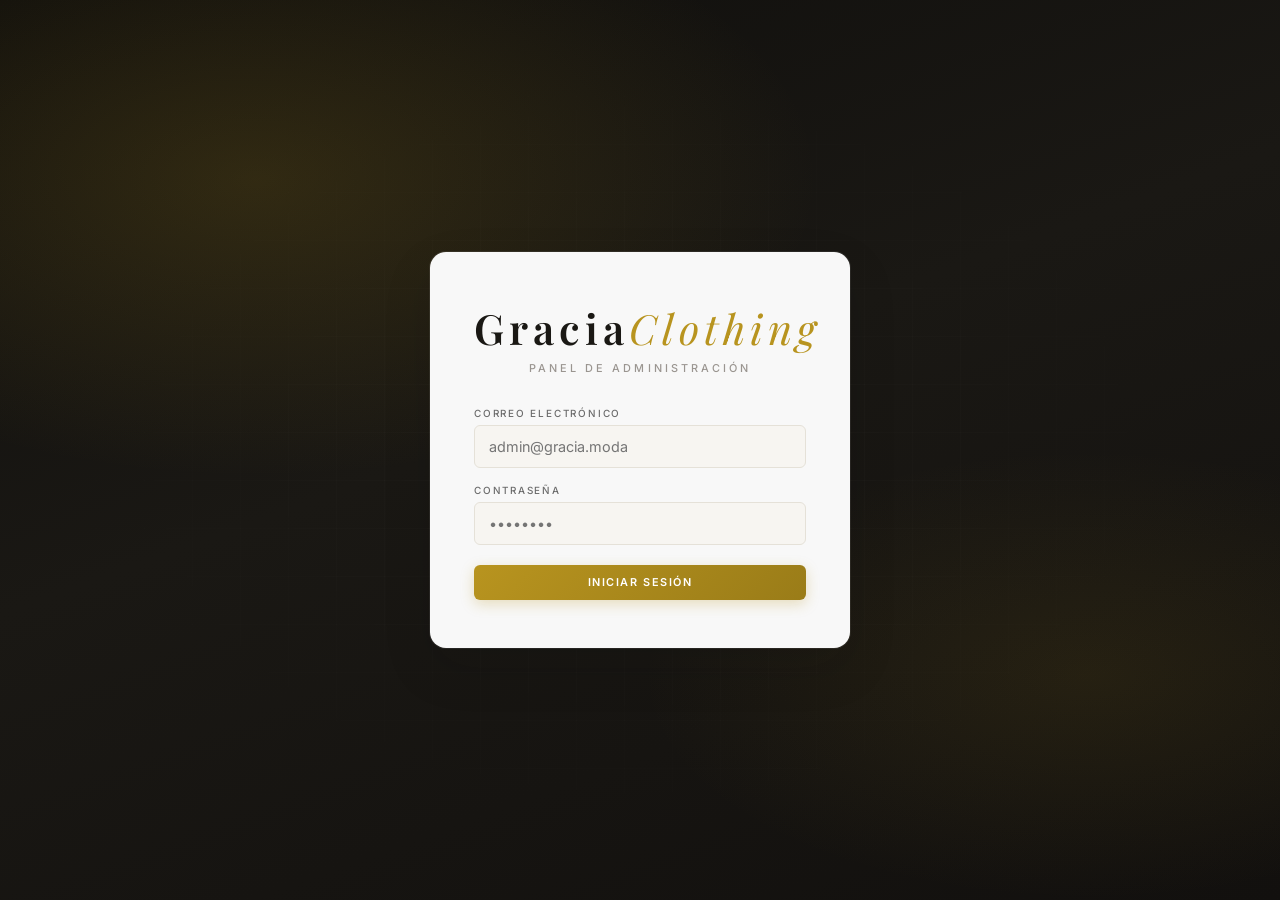
==== frontend/admin/index.html @ a60ef197 "feat: mini-cart dropdown + carrito flotante mejorado - Boton flotante del carrito con label 'Mi Carr" ====
<!DOCTYPE html>
<html lang="es">
<head>
<meta charset="UTF-8">
<meta name="viewport" content="width=device-width, initial-scale=1.0, viewport-fit=cover">
<title>Gracia Clothing — Panel administrativo</title>
<link rel="preconnect" href="https://fonts.googleapis.com">
<link rel="preconnect" href="https://fonts.gstatic.com" crossorigin>
<link href="https://fonts.googleapis.com/css2?family=Inter:wght@300;400;500;600;700&family=Playfair+Display:ital,wght@0,400;0,500;0,600;0,700;1,400&display=swap" rel="stylesheet">
<link rel="stylesheet" href="https://cdnjs.cloudflare.com/ajax/libs/font-awesome/6.5.0/css/all.min.css">
<link rel="stylesheet" href="/frontend/admin/css/admin.css">
</head>
<body>

<!-- ===== LOGIN ===== -->
<div class="login-page" id="login-page">
  <div class="login-box">
    <div class="login-brand">
      <h1>Gracia<span>Clothing</span></h1>
      <p class="login-subtitle">Panel de Administración</p>
    </div>
    <form id="login-form">






























































      <div class="error-msg" id="login-error"></div>
      <div class="form-group">
        <label>Correo Electrónico</label>
        <input type="email" id="login-email" placeholder="admin@gracia.moda" required>
      </div>
      <div class="form-group">
        <label>Contraseña</label>
        <input type="password" id="login-password" placeholder="••••••••" required>
      </div>
      <div class="form-group" id="recaptcha-container" style="display:none">
        <div id="recaptcha-widget"></div>
      </div>
      <button type="submit" class="btn btn-gold">Iniciar Sesión</button>
    </form>
  </div>
</div>

<!-- ===== 2FA VERIFICATION ===== -->
<div class="login-page" id="twofa-page" style="display:none">
  <div class="login-box">
    <div class="login-brand">
      <h1>Gracia<span>Clothing</span></h1>
      <p class="login-subtitle">Verificación de Dos Factores</p>
    </div>
    <form id="twofa-form">
      <div class="error-msg" id="twofa-error"></div>
      <div class="form-group">
        <label>Código de Autenticación</label>
        <input type="text" id="twofa-code" placeholder="000000" pattern="[0-9]{6}" maxlength="6" inputmode="numeric" autocomplete="one-time-code" required>
        <small>Ingresá el código de tu app de autenticación</small>
      </div>
      <button type="submit" class="btn btn-gold">Verificar</button>
      <button type="button" class="btn btn-ghost" id="twofa-back-btn">Volver al Login</button>
    </form>
  </div>
</div>

<!-- ===== ADMIN APP ===== -->
<div class="admin-container" id="admin-app">

  <aside class="sidebar">
    <div class="sidebar-brand">
      <span>Gracia</span>
      <small>Admin</small>
    </div>
    <nav>
      <a href="#" data-page="dashboard" class="active"><i class("fas fa-tachometer-alt"></i><span>Dashboard</span></a>
      <a href="#" data-page("products")><i class("fas fa-box").></i><span>Productos</span></a>
      <a href="#" data-page("orders")><i class("fas fa-shopping-cart").></i><span>Pedidos</span></a>
      <a href="#" data-page("chat") id("admin-chat-nav")><i class("fas fa-comments").></i><span>Chat <span id("admin-chat-badge")>0</span></span></a>
      <a href="#" data-page("messages")><i class("fas fa-envelope").></i><span>Mensajes</span></a>
      <a href="#" data-page("customers")><i class("fas fa-users").></i><span>Clientes</span></a>
      <a href="#" data-page("catalog")><i class("fas fa-th-large").></i><span>Catálogo</span></a>
      <a href="#" data-page("marketing")><i class("fas fa-tag").></i><span>Marketing</span></a>
      <a href="#" data-page("faqs")><i class("fas fa-question-circle").></i><span>FAQs</span></a>
      <a href="#" data-page("reviews")><i class("fas fa-star").></i><span>Reseñas</span></a>
      <a href="#" data-page("analytics")><i class("fas fa-chart-bar").></i><span>Analíticas</span></a>
    </nav>
    <div class="sidebar-footer">
      <button class("btn") onclick("logout()")><i class("fas fa-sign-out-alt").></i> <span>Cerrar Sesión</span></button>
    </div>
  </aside>

  <main class("main-content"):
    <div class("main-header"):
      <div class("header-left"):
        <button class("sidebar-toggle") id("sidebar-toggle") aria-label("Abrir menú")><i class("fas fa-bars").></i></button>
        <h1 id("page-title")>Dashboard</h1)
      </div)
      <div class("user-badge"):
        <i class("fas fa-user").></i)
        <span id("admin-user-name")>Admin</span)
      </div)
    </div)

    <!-- DASHBOARD -->
    <div class("page-section active") id('page-dashboard'):























































                                
      <div class="error-msg" id="login-error"></div>
      <div class="form-group">
        <label>Correo Electrónico</label>
        <input type="email" id="login-email" placeholder="admin@gracia.moda" required>
      </div>
      <div class="form-group">
        <label>Contraseña</label>
        <input type="password" id="login-password" placeholder="••••••••" required>
      </div>
      <div class="form-group" id="recaptcha-container" style="display:none">
        <div id="recaptcha-widget"></div>
      </div>
      <button type="submit" class="btn btn-gold">Iniciar Sesión</button>
    </form>
  </div>
</div>

<!-- ===== 2FA VERIFICATION ===== -->
<div class="login-page" id="twofa-page" style="display:none">
  <div class="login-box">
    <div class="login-brand">
      <h1>Gracia<span>Clothing</span></h1>
      <p class="login-subtitle">Verificación de Dos Factores</p>
    </div>
    <form id="twofa-form">
      <div class="error-msg" id="twofa-error"></div>
      <div class="form-group">
        <label>Código de Autenticación</label>
        <input type="text" id="twofa-code" placeholder="000000" pattern="[0-9]{6}" maxlength="6" inputmode="numeric" autocomplete="one-time-code" required>
        <small>Ingresá el código de tu app de autenticación</small>
      </div>
      <button type="submit" class="btn btn-gold">Verificar</button>
      <button type="button" class="btn btn-ghost" id="twofa-back-btn">Volver al Login</button>
    </form>
  </div>
</div>

<!-- ===== ADMIN APP ===== -->
<div class="admin-container" id="admin-app">

  <aside class="sidebar">
    <div class="sidebar-brand">
      <span>Gracia</span>
      <small>Admin</small>
    </div>
    <nav>
      <a href="#" data-page="dashboard" class="active"><i class="fas fa-tachometer-alt"></i><span>Dashboard</span></a>
      <a href="#" data-page="products"><i class="fas fa-box"></i><span>Productos</span></a>
      <a href="#" data-page="orders"><i class="fas fa-shopping-cart"></i><span>Pedidos</span></a>
      <a href="#" data-page="chat" id="admin-chat-nav"><i class="fas fa-comments"></i><span>Chat <span id="admin-chat-badge">0</span></span></a>
      <a href="#" data-page="messages"><i class="fas fa-envelope"></i><span>Mensajes</span></a>
      <a href="#" data-page="customers"><i class="fas fa-users"></i><span>Clientes</span></a>
      <a href="#" data-page="catalog"><i class="fas fa-th-large"></i><span>Catálogo</span></a>
      <a href="#" data-page="marketing"><i class="fas fa-tag"></i><span>Marketing</span></a>
      <a href="#" data-page="faqs"><i class="fas fa-question-circle"></i><span>FAQs</span></a>
      <a href="#" data-page="reviews"><i class="fas fa-star"></i><span>Reseñas</span></a>
      <a href="#" data-page="analytics"><i class="fas fa-chart-bar"></i><span>Analíticas</span></a>
    </nav>
    <div class="sidebar-footer">
      <button class="btn" onclick="logout()"><i class="fas fa-sign-out-alt"></i> <span>Cerrar Sesión</span></button>
    </div>
  </aside>

  <main class="main-content">
    <div class="main-header">
      <div class="header-left">
        <button class="sidebar-toggle" id="sidebar-toggle" aria-label="Abrir menú"><i class="fas fa-bars"></i></button>
        <h1 id="page-title">Dashboard</h1>
      </div>
      <div class="user-badge">
        <i class="fas fa-user"></i>
        <span id="admin-user-name">Admin</span>
      </div>
    </div>

    <!-- DASHBOARD -->
    <div class="page-section active" id="page-dashboard">
      <div class="stats-grid">
        <div class="stat-card">
          <div class="stat-icon"><i class="fas fa-shopping-cart"></i></div>
          <div class="stat-body">
            <div class="stat-value" id="stat-orders">0</div>
            <div class="stat-label">Total Pedidos</div>
          </div>
        </div>
        <div class="stat-card">
          <div class="stat-icon"><i class="fas fa-dollar-sign"></i></div>
          <div class="stat-body">
            <div class="stat-value" id="stat-revenue">$0</div>
            <div class="stat-label">Ingresos Totales</div>
          </div>
        </div>
        <div class="stat-card">
          <div class="stat-icon"><i class="fas fa-box"></i></div>
          <div class="stat-body">
            <div class="stat-value" id="stat-products">0</div>
            <div class="stat-label">Productos Activos</div>
          </div>
        </div>
        <div class="stat-card">
          <div class="stat-icon"><i class="fas fa-envelope"></i></div>
          <div class="stat-body">
            <div class="stat-value" id="stat-messages">0</div>
            <div class="stat-label">Mensajes</div>
          </div>
        </div>
      </div>
      <div class="section-card">
        <div class="section-card-header">
          <h2>Alertas</h2>
          <span id="low-stock-warning" class="alert-ok"><i class="fas fa-check-circle"></i> Stock normal</span>
        </div>
      </div>
      <div class="section-card">
        <h2>Pedidos Recientes</h2>
        <div class="table-wrap">
          <table id="recent-orders">
            <thead><tr><th>#</th><th>Cliente</th><th>Total</th><th>Estado</th><th>Fecha</th></tr></thead>
            <tbody><tr><td colspan="5" class="muted">Cargando...</td></tr></tbody>
          </table>
        </div>
      </div>
    </div>

    <!-- PRODUCTS -->
    <div class="page-section" id="page-products">
      <div class="page-toolbar">
        <h2 class="page-title">Gestión de Productos</h2>
        <button class="btn btn-gold" onclick="openProductForm()"><i class="fas fa-plus"></i> Nuevo Producto</button>
      </div>
      <div class="section-card">
        <div class="table-wrap">
          <table id="products-table">
            <thead><tr><th>ID</th><th>Img</th><th>Nombre</th><th>Precio</th><th>Cat</th><th>Stock</th><th>Var</th><th>Estado</th><th>Acciones</th></tr></thead>
            <tbody><tr><td colspan="9" class="muted">Cargando...</td></tr></tbody>
          </table>
        </div>
      </div>
    </div>

    <!-- ORDERS -->
    <div class="page-section" id="page-orders">
      <h2 class="page-title">Gestión de Pedidos</h2>
      <div class="section-card">
        <div class="table-wrap">
          <table id="orders-table">
            <thead><tr><th>#</th><th>Cliente</th><th>Email</th><th>Total</th><th>Estado</th><th>Pago</th><th>Cambiar + Tracking</th></tr></thead>
            <tbody><tr><td colspan="7" class="muted">Cargando...</td></tr></tbody>
          </table>
        </div>
      </div>
    </div>

    <!-- CHAT -->
    <div class="page-section" id="page-chat">
      <h2 class="page-title">Chat en Vivo</h2>
      <div class="admin-chat-grid">
        <div class="admin-chat-conv-col">
          <div class="admin-chat-list-title">Conversaciones</div>
          <div id="admin-chat-list">
            <div class="admin-chat-empty">Cargando...</div>
          </div>
        </div>
        <div class="admin-chat-view" id="admin-chat-view">
          <div id="admin-chat-placeholder">
            <div class="placeholder-inner">
              <i class="fas fa-comments"></i>
              Selecciona una conversación
            </div>
          </div>
          <div id="admin-chat-active">
            <div id="admin-chat-header">
              <div>
                <div id="admin-chat-user-name">—</div>
                <div id="admin-chat-user-email">—</div>
              </div>
              <button class="btn btn-sm btn-outline" id="admin-chat-close-btn"><i class="fas fa-times"></i> Cerrar</button>
            </div>
            <div id="admin-chat-messages"></div>
            <div id="admin-chat-typing">
              <span class="admin-typing-dot"></span><span class="admin-typing-dot"></span><span class="admin-typing-dot"></span> Escribiendo...
            </div>
            <div class="admin-chat-compose">
              <input type="text" id="admin-chat-input" placeholder="Escribe tu respuesta...">
              <button class="btn btn-gold btn-sm" id="admin-chat-send">Enviar</button>
            </div>
          </div>
        </div>
      </div>
    </div>

    <!-- MESSAGES -->
    <div class="page-section" id="page-messages">
      <h2 class="page-title">Mensajes de Contacto</h2>
      <div class="section-card">
        <div class="table-wrap">
          <table id="messages-table">
            <thead><tr><th>Nombre</th><th>Email</th><th>Mensaje</th><th>Fecha</th></tr></thead>
            <tbody><tr><td colspan="4" class="muted">Cargando...</td></tr></tbody>
          </table>
        </div>
      </div>
    </div>

    <!-- CUSTOMERS -->
    <div class="page-section" id="page-customers">
      <h2 class="page-title">Clientes</h2>
      <div class="section-card">
        <div class="table-wrap">
          <table id="customers-table">
            <thead><tr><th>ID</th><th>Nombre</th><th>Email</th><th>Teléfono</th><th>Pedidos</th><th>Total Gasto</th><th>Último Pedido</th><th>Estado</th><th>Acciones</th></tr></thead>
            <tbody><tr><td colspan="9" class="muted">Cargando...</td></tr></tbody>
          </table>
        </div>
      </div>
    </div>

    <!-- CATALOG -->
    <div class="page-section" id="page-catalog">
      <h2 class="page-title">Catálogo</h2>

      <div class="section-card">
        <div class="section-card-header">
          <h2>Categorías</h2>
          <button class="btn btn-sm btn-gold" onclick="openCategoryForm()"><i class="fas fa-plus"></i> Nueva</button>
        </div>
        <div class="table-wrap">
          <table id="categories-table">
            <thead><tr><th>Nombre</th><th>Slug</th><th>Productos</th><th>Orden</th><th>Estado</th><th>Acciones</th></tr></thead>
            <tbody><tr><td colspan="6" class="muted">Cargando...</td></tr></tbody>
          </table>
        </div>
      </div>

      <div class="section-card">
        <div class="section-card-header">
          <h2>Colecciones</h2>
          <button class="btn btn-sm btn-gold" onclick="openCollectionForm()"><i class="fas fa-plus"></i> Nueva</button>
        </div>
        <div class="table-wrap">
          <table id="collections-table">
            <thead><tr><th>Nombre</th><th>Slug</th><th>Productos</th><th>Destacada</th><th>Estado</th><th>Acciones</th></tr></thead>
            <tbody><tr><td colspan="6" class="muted">Cargando...</td></tr></tbody>
          </table>
        </div>
      </div>

      <div class="section-card">
        <div class="section-card-header">
          <h2>Banners</h2>
          <button class="btn btn-sm btn-gold" onclick="openBannerForm()"><i class="fas fa-plus"></i> Nuevo</button>
        </div>
        <div class="table-wrap">
          <table id="banners-table">
            <thead><tr><th>Imagen</th><th>Título</th><th>Subtítulo</th><th>Orden</th><th>Estado</th><th>Acciones</th></tr></thead>
            <tbody><tr><td colspan="6" class="muted">Cargando...</td></tr></tbody>
          </table>
        </div>
      </div>
    </div>

    <!-- MARKETING -->
    <div class="page-section" id="page-marketing">
      <h2 class="page-title">Cupones de Descuento</h2>
      <div class="section-card">
        <h2>Crear Cupón</h2>
        <form id="coupon-form">
          <div class="form-group"><label>Código</label><input type="text" id="coupon-code" placeholder="GRACIA20" required></div>
          <div class="form-group"><label>Tipo</label><select id="coupon-type"><option value="percentage">%</option><option value="fixed">Fijo</option></select></div>
          <div class="form-group"><label>Valor</label><input type="number" id="coupon-value" step="0.01" required></div>
          <div class="form-group"><label>Compra Mín</label><input type="number" id="coupon-min" step="0.01" value="0"></div>
          <div class="form-group"><label>Usos Máx</label><input type="number" id="coupon-uses" value="0"></div>
          <div class="form-group"><label>Vence</label><input type="date" id="coupon-expires"></div>
          <button type="submit" class="btn btn-gold">Crear Cupón</button>
        </form>
      </div>
      <div class="section-card">
        <h2>Cupones Existentes</h2>
        <div class="table-wrap">
          <table id="coupons-table">
            <thead><tr><th>Código</th><th>Valor</th><th>Compra Mín</th><th>Usos</th><th>Vence</th><th>Estado</th><th>Acciones</th></tr></thead>
            <tbody><tr><td colspan="7" class="muted">Cargando...</td></tr></tbody>
          </table>
        </div>
      </div>
      <div class="section-card">
        <h2>Notificación Push a Todos</h2>
        <p class="section-hint">Se envía en vivo a todos los clientes conectados. Usa mensajes como "¡Nueva colección disponible!" o "Envío gratis hoy".</p>
        <form id="notif-form">
          <div class="form-group"><label>Ícono</label><select id="notif-type"><option value="info">Info</option><option value="promo">Promo</option><option value="sale">Oferta</option></select></div>
          <div class="form-group"><label>Título</label><input type="text" id="notif-title" placeholder="¡Nueva colección!" required></div>
          <div class="form-group"><label>Mensaje</label><input type="text" id="notif-body" placeholder="Mira lo nuevo en la tienda"></div>
          <button type="submit" class="btn btn-gold"><i class="fas fa-paper-plane"></i> Enviar Notificación</button>
        </form>
      </div>
    </div>

    <!-- FAQs -->
    <div class="page-section" id="page-faqs">
      <div class="page-toolbar">
        <h2 class="page-title">Preguntas Frecuentes</h2>
        <button class="btn btn-gold" onclick="openFAQForm()"><i class="fas fa-plus"></i> Nueva FAQ</button>
      </div>
      <div class="section-card">
        <div class="table-wrap">
          <table id="faqs-table">
            <thead><tr><th>Pregunta</th><th>Respuesta</th><th>Estado</th><th>Acciones</th></tr></thead>
            <tbody><tr><td colspan="4" class="muted">Cargando...</td></tr></tbody>
          </table>
        </div>
      </div>
    </div>

    <!-- REVIEWS -->
    <div class="page-section" id="page-reviews">
      <div class="page-toolbar">
        <h2 class="page-title">Reseñas de Clientes</h2>
      </div>
      <div class="section-card">
        <div class="table-wrap">
          <table id="reviews-table">
            <thead><tr><th>Cliente</th><th>Producto</th><th>Rating</th><th>Reseña</th><th>Reportada</th><th>Estado</th><th>Fecha</th><th>Acciones</th></tr></thead>
            <tbody><tr><td colspan="8" class="muted">Cargando...</td></tr></tbody>
          </table>
        </div>
      </div>
    </div>

    <!-- ANALYTICS -->
    <div class="page-section" id="page-analytics">
      <h2 class="page-title">Analíticas de Ventas</h2>
      <div class="section-card">
        <h2>Ventas Mensuales</h2>
        <div id="sales-chart"><p class="muted" style="text-align:center">Cargando...</p></div>
      </div>
      <div class="section-card">
        <h2>Productos Más Vendidos</h2>
        <div class="table-wrap">
          <table id="top-products">
            <thead><tr><th>#</th><th>Producto</th><th>Cantidad</th><th>Ingresos</th></tr></thead>
            <tbody><tr><td colspan="4" class="muted">Cargando...</td></tr></tbody>
          </table>
        </div>
      </div>
    </div>

  </main>
</div>

<div class="sidebar-overlay" id="sidebar-overlay"></div>

<!-- PRODUCT MODAL -->
<div class="modal-overlay" id="product-modal">
  <div class="modal" style="max-width:700px">
    <button class="close-modal" id="product-cancel-btn">&times;</button>
    <h2 id="product-modal-title">Nuevo Producto</h2>
    <form id="product-form-element">
      <input type="hidden" id="product-form-id">
      <div class="product-form">
        <div class="form-group"><label>Nombre</label><input type="text" id="product-form-name" required></div>
        <div class="form-group"><label>Categoría</label><select id="product-form-category">
          <option value="Vestidos">Vestidos</option><option value="Blusas">Blusas</option><option value="Corsets">Corsets</option>
          <option value="Pantalones">Pantalones</option><option value="Buzos">Buzos</option><option value="Faldas">Faldas</option><option value="Bodies">Bodies</option>
        </select></div>
        <div class="form-group"><label>Precio</label><input type="number" step="0.01" id="product-form-price" required></div>
        <div class="form-group"><label>Precio Anterior</label><input type="number" step="0.01" id="product-form-old-price"></div>
        <div class="form-group"><label>Stock</label><input type="number" id="product-form-stock" required></div>
        <div class="form-group"><label>Imagen Principal</label>
          <div class="form-inline">
            <input type="text" id="product-form-image" placeholder="URL o subí una imagen">
            <label for="main-image-upload-input" class="btn btn-sm btn-gold" style="white-space:nowrap;cursor:pointer;margin:0"><i class="fas fa-upload"></i> Subir</label>
            <input type="file" id="main-image-upload-input" accept="image/*" class="visually-hidden">
          </div>
        </div>
        <div class="form-group full-width checkbox-row">
          <label><input type="checkbox" id="product-form-featured"> Destacado</label>
        </div>
        <div class="form-group full-width"><label>Descripción</label><textarea id="product-form-description" rows="3"></textarea></div>

        <div class="form-group full-width">
          <label>Variantes (Talla/Color)
            <button type="button" class="btn btn-sm btn-gold" id="add-variant-btn" style="margin-left:8px">+ Añadir</button>
          </label>
          <div id="variants-container"></div>
        </div>

        <div class="form-group full-width">
          <div style="margin-bottom:6px"><strong>Galería de Imágenes</strong></div>
          <button type="button" class="btn btn-sm btn-gold" id="add-image-btn" style="margin-right:4px">+ Añadir URL</button>
          <label for="image-upload-input" class="btn btn-sm btn-outline" style="margin-left:4px;cursor:pointer"><i class="fas fa-upload"></i> Subir fotos</label>
          <input type="file" id="image-upload-input" accept="image/*" multiple class="visually-hidden">
          <div id="images-container"></div>
        </div>

        <div class="form-group full-width" id="product-image-preview"></div>
      </div>
      <div class="modal-actions">
        <button type="submit" class="btn btn-gold">Guardar</button>
        <button type="button" class="btn btn-danger" onclick="closeProductForm()">Cancelar</button>
      </div>
    </form>
  </div>
</div>

<!-- FAQ MODAL -->
<div class="modal-overlay" id="faq-modal">
  <div class="modal" style="max-width:500px">
    <button class="close-modal" id="faq-cancel-btn">&times;</button>
    <h2 id="faq-modal-title">Nueva FAQ</h2>
    <form id="faq-form-element">
      <input type="hidden" id="faq-form-id">
      <div class="form-group"><label>Pregunta</label><input type="text" id="faq-question" required></div>
      <div class="form-group"><label>Respuesta</label><textarea id="faq-answer" rows="4" required></textarea></div>
      <div class="form-group"><label>Categoría</label>
        <select id="faq-category">
          <option value="general">General</option><option value="envíos">Envíos</option>
          <option value="devoluciones">Devoluciones</option><option value="pagos">Pagos</option><option value="productos">Productos</option>
        </select>
      </div>
      <button type="submit" class="btn btn-gold" style="width:100%">Guardar</button>
    </form>
  </div>
</div>

<div class="modal-overlay" id="category-modal">
  <div class="modal" style="max-width:500px">
    <button class="close-modal" id="category-cancel-btn">&times;</button>
    <h2 id="category-modal-title">Nueva Categoría</h2>
    <form id="category-form-element">
      <input type="hidden" id="category-form-id">
      <div class="form-group"><label>Nombre</label><input type="text" id="category-name" required></div>
      <div class="form-group"><label>Slug (URL)</label><input type="text" id="category-slug" placeholder="vestidos"></div>
      <div class="form-group"><label>Descripción</label><textarea id="category-description" rows="3"></textarea></div>
      <div class="form-group"><label>Imagen (URL)</label><input type="text" id="category-image"></div>
      <div class="form-row">
        <div class="form-group"><label>Orden</label><input type="number" id="category-sort" value="0"></div>
        <div class="form-group"><label>Activa</label><select id="category-active"><option value="true">Sí</option><option value="false">No</option></select></div>
      </div>
      <button type="submit" class="btn btn-gold" style="width:100%">Guardar</button>
    </form>
  </div>
</div>

<div class="modal-overlay" id="collection-modal">
  <div class="modal" style="max-width:500px">
    <button class="close-modal" id="collection-cancel-btn">&times;</button>
    <h2 id="collection-modal-title">Nueva Colección</h2>
    <form id="collection-form-element">
      <input type="hidden" id="collection-form-id">
      <div class="form-group"><label>Nombre</label><input type="text" id="collection-name" required></div>
      <div class="form-group"><label>Slug (URL)</label><input type="text" id="collection-slug" placeholder="coleccion-2026"></div>
      <div class="form-group"><label>Descripción</label><textarea id="collection-description" rows="3"></textarea></div>
      <div class="form-group"><label>Imagen (URL)</label><input type="text" id="collection-image"></div>
      <div class="form-row">
        <div class="form-group"><label>Destacada</label><select id="collection-featured"><option value="false">No</option><option value="true">Sí</option></select></div>
        <div class="form-group"><label>Activa</label><select id="collection-active"><option value="true">Sí</option><option value="false">No</option></select></div>
      </div>
      <button type="submit" class="btn btn-gold" style="width:100%">Guardar</button>
    </form>
  </div>
</div>

<div class="modal-overlay" id="banner-modal">
  <div class="modal" style="max-width:500px">
    <button class="close-modal" id="banner-cancel-btn">&times;</button>
    <h2 id="banner-modal-title">Nuevo Banner</h2>
    <form id="banner-form-element">
      <input type="hidden" id="banner-form-id">
      <div class="form-group"><label>Título</label><input type="text" id="banner-title"></div>
      <div class="form-group"><label>Subtítulo</label><input type="text" id="banner-subtitle"></div>
      <div class="form-group"><label>Imagen (URL)</label><input type="text" id="banner-image" required></div>
      <div class="form-row">
        <div class="form-group"><label>Orden</label><input type="number" id="banner-sort" value="0"></div>
        <div class="form-group"><label>Activo</label><select id="banner-active"><option value="true">Sí</option><option value="false">No</option></select></div>
      </div>
      <button type="submit" class="btn btn-gold" style="width:100%">Guardar</button>
    </form>
  </div>
</div>

<script src="https://cdn.socket.io/4.7.5/socket.io.min.js"></script>
<script src="/frontend/js/api.js"></script>
<script src="/frontend/admin/js/admin.js"></script>

</body>
</html>
---- frontend/admin/css/admin.css ----
/* ═══════════════════════════════════════════════
   GRACIA ADMIN — Premium Panel
   ═══════════════════════════════════════════════ */

@import url('https://fonts.googleapis.com/css2?family=Inter:wght@300;400;500;600;700&family=Playfair+Display:ital,wght@0,400;0,500;0,600;0,700;1,400&display=swap');

:root {
  --gold: #b8941f;
  --gold-dark: #9a7c18;
  --gold-light: #d4af37;
  --gold-glow: rgba(184, 148, 31, 0.12);
  --black: #141210;
  --ink: #1a1814;
  --white: #FFFFFF;
  --bg: #f7f5f1;
  --bg2: #ffffff;
  --bg3: #f0ede7;
  --gray: #6b6b6b;
  --gray-light: #f0ede7;
  --gray-mid: #e5e1d8;
  --text: #141210;
  --text2: #6b6b6b;
  --text3: #9a9590;
  --border: #e5e1d8;
  --border-light: #efebe4;
  --danger: #c0392b;
  --success: #2d8a5a;
  --warning: #c4881a;
  --info: #4a7fb5;
  --display: 'Playfair Display', Georgia, serif;
  --font-d: 'Playfair Display', Georgia, serif;
  --body: 'Inter', -apple-system, BlinkMacSystemFont, sans-serif;
  --font: 'Inter', -apple-system, BlinkMacSystemFont, sans-serif;
  --radius: 10px;
  --radius-sm: 6px;
  --radius-lg: 16px;
  --shadow: 0 1px 2px rgba(20, 18, 16, 0.04);
  --shadow-md: 0 8px 28px rgba(20, 18, 16, 0.07);
  --shadow-lg: 0 20px 50px rgba(20, 18, 16, 0.12);
  --ease: cubic-bezier(0.22, 1, 0.36, 1);
  --sidebar-w: 260px;
}

*, *::before, *::after { margin: 0; padding: 0; box-sizing: border-box; }
html { scroll-behavior: smooth; -webkit-font-smoothing: antialiased; -moz-osx-font-smoothing: grayscale; -webkit-text-size-adjust: 100%; text-size-adjust: 100%; }
body {
  font-family: var(--body);
  background: var(--bg);
  color: var(--text);
  overflow-x: hidden;
  letter-spacing: 0.01em;
}
img, video { max-width: 100%; height: auto; }
button, a, input, select, textarea { touch-action: manipulation; }
::selection { background: var(--gold); color: #fff; }
::-webkit-scrollbar { width: 5px; height: 5px; }
::-webkit-scrollbar-track { background: transparent; }
::-webkit-scrollbar-thumb { background: var(--gray-mid); border-radius: 10px; }
::-webkit-scrollbar-thumb:hover { background: var(--gold); }

/* ===== LOGIN ===== */
.login-page {
  min-height: 100vh;
  display: flex;
  align-items: center;
  justify-content: center;
  padding: 24px;
  position: relative;
  overflow: hidden;
  background:
    radial-gradient(ellipse 80% 60% at 20% 20%, rgba(184, 148, 31, 0.18), transparent 55%),
    radial-gradient(ellipse 70% 50% at 85% 75%, rgba(184, 148, 31, 0.1), transparent 50%),
    linear-gradient(160deg, #0f0e0c 0%, #1a1814 45%, #12100e 100%);
}
.login-page::before {
  content: '';
  position: absolute;
  inset: 0;
  background-image:
    linear-gradient(rgba(255,255,255,0.015) 1px, transparent 1px),
    linear-gradient(90deg, rgba(255,255,255,0.015) 1px, transparent 1px);
  background-size: 48px 48px;
  mask-image: radial-gradient(ellipse 70% 70% at 50% 50%, #000 20%, transparent 75%);
  pointer-events: none;
}
.login-box {
  position: relative;
  background: rgba(255, 255, 255, 0.97);
  padding: 48px 44px;
  width: 100%;
  max-width: 420px;
  text-align: center;
  border-radius: var(--radius-lg);
  box-shadow: var(--shadow-lg), 0 0 0 1px rgba(255,255,255,0.08);
  animation: loginIn 0.55s var(--ease) both;
}
@keyframes loginIn {
  from { opacity: 0; transform: translateY(18px) scale(0.98); }
  to { opacity: 1; transform: translateY(0) scale(1); }
}
.login-brand {
  margin-bottom: 8px;
}
.login-box h1 {
  font-family: var(--display);
  font-size: 2.6rem;
  font-weight: 600;
  letter-spacing: 0.12em;
  margin-bottom: 6px;
  color: var(--ink);
}
.login-box h1 span { color: var(--gold); font-weight: 400; font-style: italic; }
.login-box > p,
.login-box .login-subtitle {
  font-size: 0.68rem;
  letter-spacing: 0.28em;
  text-transform: uppercase;
  color: var(--text3);
  margin-bottom: 32px;
  font-weight: 500;
}
.login-box .error-msg {
  background: #fef2f2;
  color: var(--danger);
  padding: 10px 14px;
  font-size: 0.75rem;
  margin-bottom: 14px;
  display: none;
  border-radius: var(--radius-sm);
  border-left: 3px solid var(--danger);
  text-align: left;
}
.login-box .form-group { text-align: left; margin-bottom: 16px; }
.login-box .form-group label {
  display: block;
  font-size: 0.62rem;
  letter-spacing: 0.18em;
  text-transform: uppercase;
  color: var(--text2);
  margin-bottom: 6px;
  font-weight: 500;
}
.login-box .form-group input {
  width: 100%;
  padding: 12px 14px;
  border: 1px solid var(--border);
  border-radius: var(--radius-sm);
  font-family: var(--body);
  font-size: 0.9rem;
  outline: none;
  background: var(--bg);
  transition: border-color 0.25s var(--ease), box-shadow 0.25s var(--ease), background 0.25s;
}
.login-box .form-group input:focus {
  border-color: var(--gold);
  background: #fff;
  box-shadow: 0 0 0 3px var(--gold-glow);
}
.login-box .form-group small {
  color: var(--text2);
  font-size: 0.7rem;
  display: block;
  margin-top: 6px;
}
.login-box .btn { width: 100%; justify-content: center; margin-top: 4px; }
.login-box .btn:disabled { opacity: 0.6; cursor: not-allowed; }
#recaptcha-container {
  margin-bottom: 12px;
  display: flex;
  justify-content: center;
}
#recaptcha-container .g-recaptcha {
  transform-origin: center;
}
#twofa-code {
  font-family: ui-monospace, SFMono-Regular, Menlo, monospace;
  font-size: 1.45rem;
  letter-spacing: 0.35em;
  text-align: center;
  padding: 14px;
}
#twofa-code:focus {
  border-color: var(--gold);
  box-shadow: 0 0 0 3px var(--gold-glow);
}
.btn-ghost {
  background: transparent;
  color: var(--text2);
  border: 1px solid var(--border);
  width: 100%;
  justify-content: center;
  margin-top: 10px;
}
.btn-ghost:hover { border-color: var(--gold); color: var(--gold); }

/* ===== BUTTONS ===== */
.btn {
  display: inline-flex;
  align-items: center;
  gap: 8px;
  padding: 11px 22px;
  font-family: var(--body);
  font-size: 0.68rem;
  font-weight: 600;
  letter-spacing: 0.14em;
  text-transform: uppercase;
  border: none;
  border-radius: var(--radius-sm);
  cursor: pointer;
  transition: all 0.25s var(--ease);
  text-decoration: none;
  line-height: 1.2;
}
.btn-gold {
  background: linear-gradient(135deg, var(--gold) 0%, var(--gold-dark) 100%);
  color: #fff;
  box-shadow: 0 4px 14px rgba(184, 148, 31, 0.28);
}
.btn-gold:hover {
  transform: translateY(-1px);
  box-shadow: 0 6px 20px rgba(184, 148, 31, 0.35);
  filter: brightness(1.05);
}
.btn-outline {
  background: transparent;
  color: var(--text);
  border: 1px solid var(--border);
}
.btn-outline:hover { border-color: var(--gold); color: var(--gold); background: var(--gold-glow); }
.btn-danger { background: var(--danger); color: #fff; }
.btn-danger:hover { background: #a93226; transform: translateY(-1px); }
.btn-warning { background: var(--warning); color: #fff; }
.btn-warning:hover { background: #a87515; }
.btn-success { background: var(--success); color: #fff; }
.btn-success:hover { background: #247a4c; }
.btn-sm { padding: 7px 14px; font-size: 0.6rem; letter-spacing: 0.1em; }
.btn-xs { padding: 5px 10px; font-size: 0.55rem; }
.visually-hidden {
  position: absolute; width: 1px; height: 1px; padding: 0; margin: -1px;
  overflow: hidden; clip: rect(0 0 0 0); white-space: nowrap; border: 0;
}

/* ===== ADMIN LAYOUT ===== */
.admin-container { display: none; min-height: 100vh; }
.sidebar {
  width: var(--sidebar-w);
  background: linear-gradient(180deg, #171512 0%, #100e0c 100%);
  color: #fff;
  display: flex;
  flex-direction: column;
  position: fixed;
  top: 0; left: 0; bottom: 0;
  z-index: 100;
  border-right: 1px solid rgba(255,255,255,0.04);
}
.sidebar-brand {
  padding: 28px 24px 24px;
  border-bottom: 1px solid rgba(255,255,255,0.06);
}
.sidebar-brand span {
  font-family: var(--display);
  font-size: 1.55rem;
  font-weight: 600;
  letter-spacing: 0.14em;
  display: block;
  line-height: 1.1;
}
.sidebar-brand span em,
.sidebar-brand .brand-accent {
  color: var(--gold-light);
  font-style: italic;
  font-weight: 400;
}
.sidebar-brand small {
  display: inline-block;
  margin-top: 8px;
  font-size: 0.55rem;
  letter-spacing: 0.28em;
  text-transform: uppercase;
  color: var(--gold);
  font-weight: 500;
  padding: 3px 8px;
  border: 1px solid rgba(212, 175, 55, 0.25);
  border-radius: 999px;
}
.sidebar nav {
  flex: 1;
  padding: 18px 12px;
  overflow-y: auto;
}
.sidebar nav a {
  display: flex;
  align-items: center;
  gap: 12px;
  padding: 11px 14px;
  margin-bottom: 2px;
  color: rgba(255,255,255,0.42);
  text-decoration: none;
  font-size: 0.7rem;
  letter-spacing: 0.1em;
  text-transform: uppercase;
  font-weight: 500;
  border-radius: var(--radius-sm);
  border-left: none;
  transition: all 0.22s var(--ease);
  position: relative;
}
.sidebar nav a:hover {
  color: #fff;
  background: rgba(255,255,255,0.045);
}
.sidebar nav a.active {
  color: var(--gold-light);
  background: linear-gradient(90deg, rgba(184, 148, 31, 0.16), rgba(184, 148, 31, 0.04));
  box-shadow: inset 3px 0 0 var(--gold);
}
.sidebar nav a i {
  width: 18px;
  text-align: center;
  font-size: 0.88rem;
  opacity: 0.9;
}
#admin-chat-badge {
  display: none;
  background: var(--danger);
  color: #fff;
  font-size: 0.55rem;
  padding: 2px 7px;
  border-radius: 999px;
  margin-left: 4px;
  font-weight: 700;
  letter-spacing: 0;
}
.sidebar-footer {
  padding: 16px 14px 20px;
  border-top: 1px solid rgba(255,255,255,0.06);
}
.sidebar-footer .btn {
  width: 100%;
  color: rgba(255,255,255,0.35);
  background: none;
  border: 1px solid rgba(255,255,255,0.08);
  justify-content: center;
  font-size: 0.6rem;
  border-radius: var(--radius-sm);
}
.sidebar-footer .btn:hover {
  color: var(--gold-light);
  border-color: rgba(212, 175, 55, 0.4);
  background: rgba(184, 148, 31, 0.08);
}

/* ===== MAIN ===== */
.main-content {
  margin-left: var(--sidebar-w);
  flex: 1;
  min-height: 100vh;
  background:
    radial-gradient(ellipse 60% 40% at 100% 0%, rgba(184, 148, 31, 0.06), transparent 50%),
    var(--bg);
}
.main-header {
  display: flex;
  justify-content: space-between;
  align-items: center;
  padding: 20px 36px;
  background: rgba(255,255,255,0.82);
  backdrop-filter: blur(16px);
  -webkit-backdrop-filter: blur(16px);
  border-bottom: 1px solid var(--border);
  position: sticky;
  top: 0;
  z-index: 50;
}
.main-header h1 {
  font-family: var(--display);
  font-size: 1.45rem;
  font-weight: 550;
  letter-spacing: 0.02em;
  color: var(--ink);
}
.user-badge {
  display: flex;
  align-items: center;
  gap: 10px;
  font-size: 0.78rem;
  color: var(--text2);
  background: var(--bg);
  padding: 8px 14px;
  border-radius: 999px;
  border: 1px solid var(--border);
}
.user-badge i {
  width: 28px;
  height: 28px;
  border-radius: 50%;
  background: var(--gold-glow);
  color: var(--gold);
  display: inline-flex;
  align-items: center;
  justify-content: center;
  font-size: 0.75rem;
}

/* ===== PAGES ===== */
.page-section { display: none; padding: 32px 36px 48px; animation: pageIn 0.35s var(--ease); }
.page-section.active { display: block; }
@keyframes pageIn {
  from { opacity: 0; transform: translateY(8px); }
  to { opacity: 1; transform: translateY(0); }
}
.page-toolbar {
  display: flex;
  justify-content: space-between;
  align-items: center;
  gap: 16px;
  margin-bottom: 22px;
  flex-wrap: wrap;
}
.page-title,
.page-section > h2.page-title,
h2.page-title {
  font-family: var(--display);
  font-size: 1.55rem;
  font-weight: 550;
  letter-spacing: 0.01em;
  color: var(--ink);
  margin: 0;
}
.page-section > h2:not(.section-card h2) {
  font-family: var(--display);
  font-size: 1.55rem;
  font-weight: 550;
  margin-bottom: 22px;
  letter-spacing: 0.01em;
}

/* ===== STATS ===== */
.stats-grid {
  display: grid;
  grid-template-columns: repeat(auto-fit, minmax(210px, 1fr));
  gap: 16px;
  margin-bottom: 24px;
}
.stat-card {
  background: var(--bg2);
  border: 1px solid var(--border);
  border-radius: var(--radius);
  padding: 22px 20px;
  display: flex;
  align-items: center;
  gap: 16px;
  box-shadow: var(--shadow);
  transition: transform 0.3s var(--ease), box-shadow 0.3s var(--ease), border-color 0.3s;
}
.stat-card:hover {
  transform: translateY(-3px);
  box-shadow: var(--shadow-md);
  border-color: rgba(184, 148, 31, 0.35);
}
.stat-icon {
  width: 52px;
  height: 52px;
  border-radius: 14px;
  background: linear-gradient(145deg, var(--gold-glow), rgba(184, 148, 31, 0.04));
  border: 1px solid rgba(184, 148, 31, 0.15);
  display: flex;
  align-items: center;
  justify-content: center;
  flex-shrink: 0;
}
.stat-icon i { font-size: 1.15rem; color: var(--gold); }
.stat-body { min-width: 0; }
.stat-value {
  font-family: var(--display);
  font-size: 1.75rem;
  font-weight: 600;
  letter-spacing: 0.01em;
  line-height: 1.1;
  color: var(--ink);
}
.stat-label {
  font-size: 0.62rem;
  text-transform: uppercase;
  letter-spacing: 0.16em;
  color: var(--text2);
  margin-top: 4px;
  font-weight: 500;
}

/* ===== CARDS ===== */
.section-card {
  background: var(--bg2);
  border: 1px solid var(--border);
  border-radius: var(--radius);
  padding: 24px 26px;
  margin-bottom: 20px;
  box-shadow: var(--shadow);
}
.section-card h2 {
  font-family: var(--display);
  font-size: 1.2rem;
  font-weight: 550;
  letter-spacing: 0.01em;
  margin-bottom: 16px;
  color: var(--ink);
}
.section-card-header {
  display: flex;
  justify-content: space-between;
  align-items: center;
  gap: 12px;
  margin-bottom: 16px;
  flex-wrap: wrap;
}
.section-card-header h2 { margin-bottom: 0; }
.section-hint {
  color: var(--text2);
  font-size: 0.88rem;
  margin-bottom: 14px;
  line-height: 1.5;
}
.alert-ok { color: var(--success); font-size: 0.8rem; font-weight: 500; }
.alert-warn { color: var(--warning); font-size: 0.8rem; font-weight: 500; }

/* ===== TABLES ===== */
.table-wrap {
  overflow-x: auto;
  -webkit-overflow-scrolling: touch;
  border-radius: var(--radius-sm);
  border: 1px solid var(--border-light);
}
table {
  width: 100%;
  border-collapse: collapse;
  font-size: 0.8rem;
}
th {
  text-align: left;
  padding: 12px 14px;
  font-size: 0.6rem;
  letter-spacing: 0.14em;
  text-transform: uppercase;
  color: var(--text2);
  font-weight: 600;
  border-bottom: 1px solid var(--border);
  background: var(--bg3);
  white-space: nowrap;
}
td {
  padding: 13px 14px;
  border-bottom: 1px solid var(--border-light);
  color: var(--text);
  vertical-align: middle;
}
tr:last-child td { border-bottom: none; }
tbody tr { transition: background 0.2s var(--ease); }
tbody tr:hover td { background: rgba(184, 148, 31, 0.04); }
.status-badge {
  display: inline-block;
  padding: 4px 10px;
  font-size: 0.58rem;
  font-weight: 600;
  letter-spacing: 0.08em;
  text-transform: uppercase;
  border-radius: 999px;
}
.status-pendiente { background: #fef6e4; color: #8a6a1a; }
.status-procesando { background: #e8f1fb; color: #2a5a8a; }
.status-enviado { background: #e6f5f3; color: #1a6a62; }
.status-entregado { background: #e8f6ee; color: #1f6b42; }
.status-cancelado { background: #fceaea; color: #8f2f28; }
.muted { color: var(--text2); }
.table-actions { display: flex; gap: 6px; flex-wrap: wrap; align-items: center; }

/* ===== FORMS ===== */
.form-group { margin-bottom: 14px; }
.form-group label {
  display: block;
  font-size: 0.62rem;
  letter-spacing: 0.14em;
  text-transform: uppercase;
  color: var(--text2);
  margin-bottom: 6px;
  font-weight: 500;
}
.form-group input,
.form-group textarea,
.form-group select {
  width: 100%;
  padding: 10px 12px;
  border: 1px solid var(--border);
  border-radius: var(--radius-sm);
  font-family: var(--body);
  font-size: 0.85rem;
  outline: none;
  transition: border-color 0.22s, box-shadow 0.22s, background 0.22s;
  background: var(--bg);
  color: var(--text);
}
.form-group input:focus,
.form-group textarea:focus,
.form-group select:focus {
  border-color: var(--gold);
  background: #fff;
  box-shadow: 0 0 0 3px var(--gold-glow);
}
.form-group textarea { resize: vertical; min-height: 74px; }
.form-row {
  display: grid;
  grid-template-columns: 1fr 1fr;
  gap: 12px;
}
.form-inline {
  display: flex;
  gap: 8px;
  align-items: center;
}
.form-inline input { flex: 1; }
.checkbox-row {
  display: flex;
  gap: 16px;
  align-items: center;
  font-size: 0.85rem;
}
.checkbox-row label {
  display: flex;
  align-items: center;
  gap: 8px;
  text-transform: none;
  letter-spacing: 0;
  font-size: 0.85rem;
  color: var(--text);
  cursor: pointer;
}

/* ===== MODALS ===== */
.modal-overlay {
  position: fixed;
  inset: 0;
  background: rgba(16, 14, 12, 0.62);
  backdrop-filter: blur(6px);
  -webkit-backdrop-filter: blur(6px);
  z-index: 200;
  display: none;
  align-items: center;
  justify-content: center;
  padding: 24px;
}
.modal-overlay.open { display: flex; }
.modal {
  background: #fff;
  width: 100%;
  max-width: 600px;
  max-height: 90vh;
  overflow-y: auto;
  padding: 32px;
  border-radius: var(--radius-lg);
  box-shadow: var(--shadow-lg);
  animation: slideUp 0.3s var(--ease);
  position: relative;
}
@keyframes slideUp {
  from { transform: translateY(22px); opacity: 0; }
  to { transform: translateY(0); opacity: 1; }
}
.modal h2 {
  font-family: var(--display);
  font-size: 1.45rem;
  font-weight: 550;
  letter-spacing: 0.01em;
  margin-bottom: 22px;
  padding-right: 36px;
}
.close-modal {
  position: absolute;
  top: 18px;
  right: 18px;
  float: none;
  background: var(--bg);
  border: 1px solid var(--border);
  color: var(--text2);
  width: 34px;
  height: 34px;
  border-radius: 50%;
  font-size: 1.2rem;
  cursor: pointer;
  line-height: 1;
  display: inline-flex;
  align-items: center;
  justify-content: center;
  transition: all 0.2s var(--ease);
}
.close-modal:hover { color: var(--danger); border-color: var(--danger); }
.modal-actions {
  display: flex;
  gap: 12px;
  margin-top: 12px;
}
.modal-actions .btn { flex: 1; justify-content: center; }

/* ===== PRODUCT FORM ===== */
.product-form { display: grid; grid-template-columns: 1fr 1fr; gap: 12px; }
.product-form .full-width { grid-column: 1 / -1; }
.product-form .variant-row {
  display: grid;
  grid-template-columns: 1fr 1fr 60px 70px 28px;
  gap: 6px;
  align-items: center;
  margin-bottom: 6px;
}
#product-image-preview img {
  max-width: 120px;
  max-height: 120px;
  object-fit: cover;
  border: 1px solid var(--border);
  border-radius: var(--radius-sm);
}

/* ===== MARKETING ===== */
#coupon-form {
  display: grid;
  grid-template-columns: repeat(auto-fill, minmax(150px, 1fr));
  gap: 12px;
  align-items: end;
}
#coupon-form .btn { grid-column: 1 / -1; }
#notif-form {
  display: grid;
  grid-template-columns: 1fr 1fr 1fr;
  gap: 12px;
  align-items: end;
}
#notif-form .btn { grid-column: 1 / -1; }

/* ===== ADMIN CHAT ===== */
.admin-chat-grid {
  display: grid;
  grid-template-columns: 320px 1fr;
  gap: 0;
  background: #fff;
  border: 1px solid var(--border);
  border-radius: var(--radius);
  min-height: 520px;
  overflow: hidden;
  box-shadow: var(--shadow);
}
.admin-chat-conv-col {
  border-right: 1px solid var(--border);
  display: flex;
  flex-direction: column;
  background: #fff;
}
.admin-chat-list-title {
  padding: 16px 18px;
  border-bottom: 1px solid var(--border);
  font-size: 0.65rem;
  text-transform: uppercase;
  letter-spacing: 0.18em;
  color: var(--text2);
  font-weight: 600;
}
#admin-chat-list { flex: 1; overflow-y: auto; }
.admin-chat-empty {
  padding: 28px 20px;
  text-align: center;
  color: var(--text3);
  font-size: 0.78rem;
}
.admin-chat-view {
  display: flex;
  flex-direction: column;
  background: var(--bg);
}
#admin-chat-placeholder {
  flex: 1;
  display: flex;
  align-items: center;
  justify-content: center;
  color: var(--text3);
  font-size: 0.85rem;
}
#admin-chat-placeholder .placeholder-inner { text-align: center; }
#admin-chat-placeholder i {
  font-size: 2.6rem;
  opacity: 0.25;
  margin-bottom: 14px;
  display: block;
  color: var(--gold);
}
#admin-chat-active {
  display: none;
  flex-direction: column;
  flex: 1;
}
#admin-chat-header {
  padding: 14px 20px;
  background: #fff;
  border-bottom: 1px solid var(--border);
  display: flex;
  justify-content: space-between;
  align-items: center;
}
#admin-chat-user-name { font-weight: 600; font-size: 0.88rem; }
#admin-chat-user-email { font-size: 0.7rem; color: var(--text2); margin-top: 2px; }
#admin-chat-messages { flex: 1; overflow-y: auto; padding: 18px 20px; }
#admin-chat-typing {
  display: none;
  padding: 4px 20px;
  font-size: 0.7rem;
  color: var(--text2);
}
.admin-chat-compose {
  display: flex;
  padding: 12px 16px;
  border-top: 1px solid var(--border);
  background: #fff;
  gap: 8px;
}
#admin-chat-input {
  flex: 1;
  padding: 10px 14px;
  border: 1px solid var(--border);
  border-radius: var(--radius-sm);
  font-family: var(--body);
  font-size: 0.84rem;
  outline: none;
  background: var(--bg);
  transition: border-color 0.2s, box-shadow 0.2s;
}
#admin-chat-input:focus {
  border-color: var(--gold);
  box-shadow: 0 0 0 3px var(--gold-glow);
  background: #fff;
}
.admin-chat-conv { transition: background 0.2s var(--ease); }
.admin-chat-conv:hover { background: rgba(184, 148, 31, 0.05) !important; }
.admin-chat-conv[style*="background:rgba(201,168,76,.08)"],
.admin-chat-conv[style*="background:rgba(184,148,31"] {
  border-left: 3px solid var(--gold);
  background: rgba(184, 148, 31, 0.08) !important;
}
#admin-chat-messages::-webkit-scrollbar,
#admin-chat-list::-webkit-scrollbar { width: 4px; }
#admin-chat-messages::-webkit-scrollbar-thumb,
#admin-chat-list::-webkit-scrollbar-thumb {
  background: var(--gray-mid);
  border-radius: 2px;
}
.admin-typing-dot {
  display: inline-block;
  width: 5px;
  height: 5px;
  border-radius: 50%;
  background: var(--gray);
  animation: adminTypingBounce 1.4s ease-in-out infinite;
  margin-right: 2px;
}
.admin-typing-dot:nth-child(2) { animation-delay: 0.2s; }
.admin-typing-dot:nth-child(3) { animation-delay: 0.4s; }
@keyframes adminTypingBounce {
  0%, 60%, 100% { transform: translateY(0); }
  30% { transform: translateY(-5px); }
}

/* ===== TOAST ===== */
.admin-toast {
  position: fixed;
  bottom: 24px;
  right: 24px;
  z-index: 9999;
  background: var(--ink);
  color: #fff;
  padding: 13px 20px;
  font-family: var(--body);
  font-size: 0.78rem;
  display: flex;
  align-items: center;
  gap: 10px;
  letter-spacing: 0.02em;
  border-radius: var(--radius-sm);
  border-left: 3px solid var(--gold);
  box-shadow: var(--shadow-lg);
}

/* ===== SIDEBAR TOGGLE ===== */
.sidebar-toggle {
  display: none;
  background: #fff;
  border: 1px solid var(--border);
  color: var(--text);
  width: 40px;
  height: 40px;
  border-radius: var(--radius-sm);
  cursor: pointer;
  font-size: 1rem;
  align-items: center;
  justify-content: center;
  flex-shrink: 0;
  transition: all 0.2s var(--ease);
}
.sidebar-toggle:hover { border-color: var(--gold); color: var(--gold); }
.header-left { display: flex; align-items: center; gap: 16px; }
.sidebar-overlay {
  position: fixed;
  inset: 0;
  background: rgba(16, 14, 12, 0.55);
  z-index: 149;
  opacity: 0;
  visibility: hidden;
  transition: opacity 0.25s;
}
.sidebar-overlay.open { opacity: 1; visibility: visible; }

/* ===== RESPONSIVE ===== */
@media (max-width: 1100px) {
  .sidebar {
    width: 270px;
    transform: translateX(-100%);
    transition: transform 0.35s var(--ease);
    z-index: 150;
    box-shadow: var(--shadow-lg);
  }
  .sidebar.open { transform: translateX(0); }
  .sidebar-toggle { display: inline-flex; }
  .main-content { margin-left: 0; }
  .stats-grid { grid-template-columns: repeat(2, 1fr); }
}

@media (max-width: 900px) {
  #notif-form { grid-template-columns: 1fr; }
  .admin-chat-grid { grid-template-columns: 1fr; min-height: auto; }
  .admin-chat-conv-col { border-right: none; border-bottom: 1px solid var(--border); }
  #admin-chat-list { max-height: 240px; }
  .page-section { padding: 24px 20px 36px; }
  .main-header { padding: 16px 20px; }
}

@media (max-width: 768px) {
  .sidebar { padding-top: env(safe-area-inset-top); }
  .main-header {
    padding: 12px 14px;
    padding-top: calc(12px + env(safe-area-inset-top));
  }
  .main-header h1 { font-size: 1.1rem; }
  .user-badge span { display: none; }
  .user-badge { padding: 6px; }
  .page-section { padding: 16px 12px 32px; }
  .stats-grid { grid-template-columns: 1fr 1fr; gap: 10px; }
  .stat-card { padding: 14px; gap: 10px; }
  .stat-icon { width: 40px; height: 40px; border-radius: 12px; }
  .stat-value { font-size: 1.25rem; }
  .product-form { grid-template-columns: 1fr; }
  .product-form .variant-row { grid-template-columns: 1fr 1fr 48px 1fr; }
  .product-form .variant-row .v-sku { display: none; }
  .section-card { padding: 16px; }
  .section-card h2 { font-size: 1.05rem; }
  #coupon-form { grid-template-columns: 1fr; }
  .modal-overlay { padding: 12px; align-items: flex-end; padding-bottom: env(safe-area-inset-bottom); }
  .modal {
    padding: 22px 16px;
    max-width: 100vw;
    max-height: 88vh;
    border-radius: 16px 16px 0 0;
  }
  .login-page { padding: 20px 16px; padding-bottom: env(safe-area-inset-bottom); }
  .login-box { padding: 32px 20px; }
  .login-box h1 { font-size: 2rem; }
  .login-box .form-group input,
  .form-group input,
  .form-group textarea,
  .form-group select,
  #admin-chat-input {
    font-size: 16px;
  }
  table { min-width: 640px; }
  .table-wrap {
    margin: 0 -4px;
    border-radius: 8px;
  }
  .admin-toast { left: 12px; right: 12px; bottom: calc(16px + env(safe-area-inset-bottom)); }
  .form-row { grid-template-columns: 1fr; }
  .page-toolbar { gap: 10px; }
  .page-toolbar .btn, .section-card-header .btn { min-height: 40px; }
  .btn { min-height: 42px; justify-content: center; }
  .btn-sm { min-height: 36px; min-width: 36px; }
  .sidebar nav a { padding: 14px 16px; min-height: 44px; }
  .sidebar-footer { padding-bottom: calc(16px + env(safe-area-inset-bottom)); }
  select { min-height: 38px; font-size: 16px; }
}

@media (max-width: 480px) {
  .stats-grid { grid-template-columns: 1fr; }
  .main-header h1 { font-size: 1.02rem; }
  .page-title, .page-section > h2:not(.section-card h2) { font-size: 1.25rem; }
  .stat-card { align-items: flex-start; }
  .modal-actions { flex-direction: column; }
}

@media (max-height: 500px) and (orientation: landscape) {
  .login-page { align-items: flex-start; padding-top: 24px; }
  .admin-chat-grid { min-height: 360px; }
}
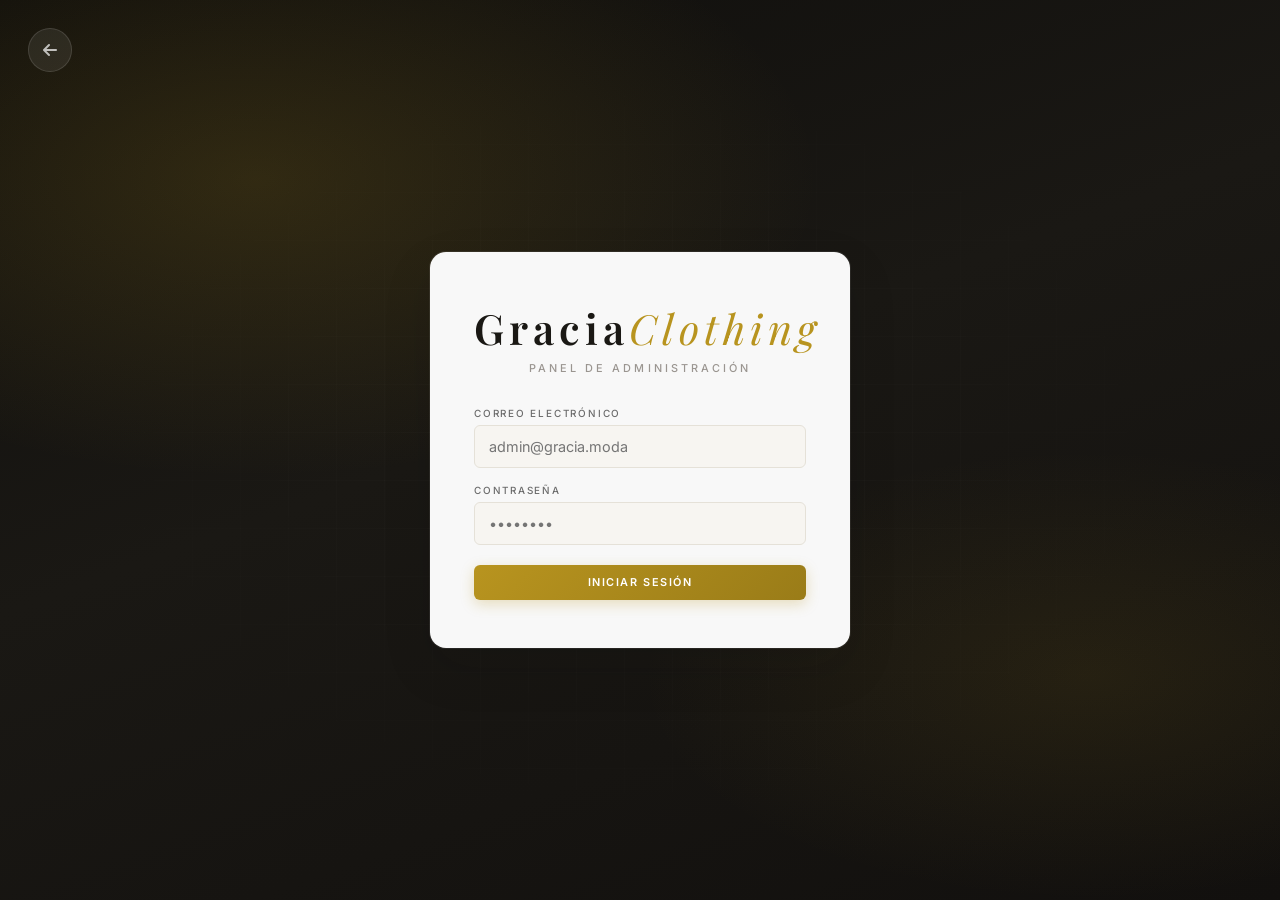
==== commit f9c0349a: "feat: back arrow on admin login page to return to main site" ====
--- a/frontend/admin/index.html
+++ b/frontend/admin/index.html
@@ -14,6 +14,7 @@
 
 <!-- ===== LOGIN ===== -->
 <div class="login-page" id="login-page">
+  <a href="/" class="login-back-link" title="Volver a la web"><i class="fas fa-arrow-left"></i></a>
   <div class="login-box">
     <div class="login-brand">
       <h1>Gracia<span>Clothing</span></h1>
@@ -101,6 +102,7 @@
 
 <!-- ===== 2FA VERIFICATION ===== -->
 <div class="login-page" id="twofa-page" style="display:none">
+  <a href="/" class="login-back-link" title="Volver a la web"><i class="fas fa-arrow-left"></i></a>
   <div class="login-box">
     <div class="login-brand">
       <h1>Gracia<span>Clothing</span></h1>
@@ -234,6 +236,7 @@
 
 <!-- ===== 2FA VERIFICATION ===== -->
 <div class="login-page" id="twofa-page" style="display:none">
+  <a href="/" class="login-back-link" title="Volver a la web"><i class="fas fa-arrow-left"></i></a>
   <div class="login-box">
     <div class="login-brand">
       <h1>Gracia<span>Clothing</span></h1>
@@ -272,6 +275,7 @@
       <a href="#" data-page="faqs"><i class="fas fa-question-circle"></i><span>FAQs</span></a>
       <a href="#" data-page="reviews"><i class="fas fa-star"></i><span>Reseñas</span></a>
       <a href="#" data-page="analytics"><i class="fas fa-chart-bar"></i><span>Analíticas</span></a>
+      <a href="#" data-page="security"><i class="fas fa-shield-halved"></i><span>Seguridad</span></a>
     </nav>
     <div class="sidebar-footer">
       <button class="btn" onclick="logout()"><i class="fas fa-sign-out-alt"></i> <span>Cerrar Sesión</span></button>
@@ -556,6 +560,53 @@
           <table id="top-products">
             <thead><tr><th>#</th><th>Producto</th><th>Cantidad</th><th>Ingresos</th></tr></thead>
             <tbody><tr><td colspan="4" class="muted">Cargando...</td></tr></tbody>
+          </table>
+        </div>
+      </div>
+    </div>
+
+    <!-- SECURITY -->
+    <div class="page-section" id="page-security">
+      <h2 class="page-title">Seguridad y Actividad</h2>
+      <div class="stats-grid">
+        <div class="stat-card">
+          <div class="stat-icon"><i class="fas fa-shield-halved"></i></div>
+          <div class="stat-body">
+            <div class="stat-value" style="font-size:.9rem">Activo</div>
+            <div class="stat-label">reCAPTCHA v2</div>
+          </div>
+        </div>
+        <div class="stat-card">
+          <div class="stat-icon"><i class="fas fa-lock"></i></div>
+          <div class="stat-body">
+            <div class="stat-value" style="font-size:.9rem">5 / 30m</div>
+            <div class="stat-label">Bloqueo (intentos/min)</div>
+          </div>
+        </div>
+        <div class="stat-card">
+          <div class="stat-icon"><i class="fas fa-clock"></i></div>
+          <div class="stat-body">
+            <div class="stat-value" style="font-size:.9rem">30 min</div>
+            <div class="stat-label">Auto-logout</div>
+          </div>
+        </div>
+        <div class="stat-card">
+          <div class="stat-icon"><i class="fas fa-key"></i></div>
+          <div class="stat-body">
+            <div class="stat-value" style="font-size:.9rem">JWT + bcrypt</div>
+            <div class="stat-label">Cifrado</div>
+          </div>
+        </div>
+      </div>
+      <div class="section-card">
+        <div class="section-card-header">
+          <h2>Registro de Actividad</h2>
+          <button class="btn btn-sm btn-outline" onclick="loadActivityLog()"><i class="fas fa-refresh"></i> Actualizar</button>
+        </div>
+        <div class="table-wrap">
+          <table id="activity-log-table">
+            <thead><tr><th>Acción</th><th>Tipo</th><th>Detalles</th><th>IP</th><th>Fecha</th></tr></thead>
+            <tbody><tr><td colspan="5" class="muted">Cargando...</td></tr></tbody>
           </table>
         </div>
       </div>
--- a/frontend/admin/css/admin.css
+++ b/frontend/admin/css/admin.css
@@ -71,6 +71,30 @@
     radial-gradient(ellipse 80% 60% at 20% 20%, rgba(184, 148, 31, 0.18), transparent 55%),
     radial-gradient(ellipse 70% 50% at 85% 75%, rgba(184, 148, 31, 0.1), transparent 50%),
     linear-gradient(160deg, #0f0e0c 0%, #1a1814 45%, #12100e 100%);
+}
+.login-back-link {
+  position: absolute;
+  top: 28px;
+  left: 28px;
+  width: 44px;
+  height: 44px;
+  display: flex;
+  align-items: center;
+  justify-content: center;
+  background: rgba(255,255,255,0.08);
+  border: 1px solid rgba(255,255,255,0.12);
+  border-radius: 50%;
+  color: rgba(255,255,255,0.7);
+  font-size: 16px;
+  text-decoration: none;
+  transition: all 0.3s ease;
+  z-index: 10;
+}
+.login-back-link:hover {
+  background: rgba(255,255,255,0.15);
+  color: var(--gold-light);
+  border-color: var(--gold-light);
+  transform: scale(1.08);
 }
 .login-page::before {
   content: '';
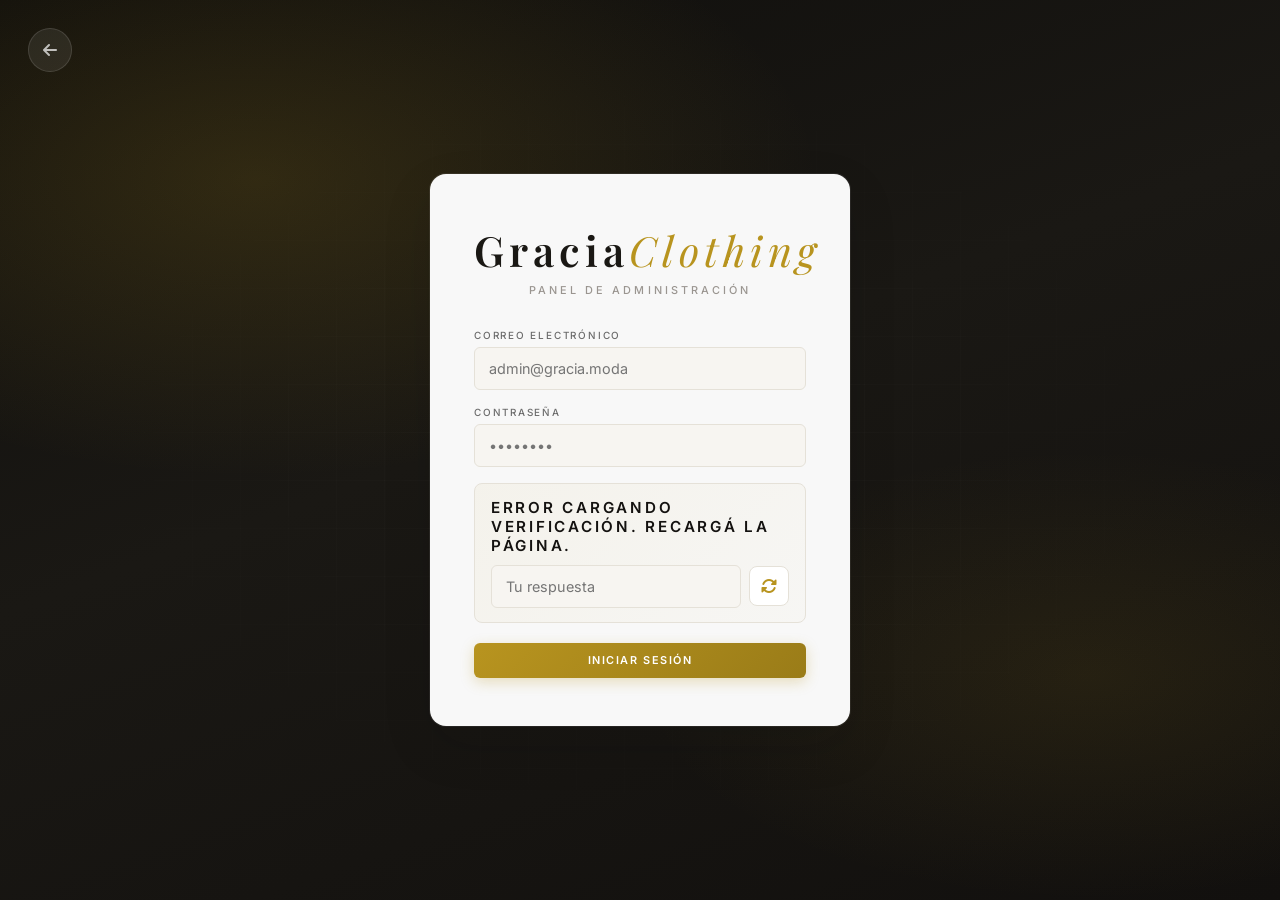
==== commit 7cb69007: "feat: admin CAPTCHA + credential update + HTML cleanup - Added math CAPTCHA to admin login (custom, " ====
--- a/frontend/admin/index.html
+++ b/frontend/admin/index.html
@@ -95,139 +95,13 @@
       <div class="form-group" id="recaptcha-container" style="display:none">
         <div id="recaptcha-widget"></div>
       </div>
-      <button type="submit" class="btn btn-gold">Iniciar Sesión</button>
-    </form>
-  </div>
-</div>
-
-<!-- ===== 2FA VERIFICATION ===== -->
-<div class="login-page" id="twofa-page" style="display:none">
-  <a href="/" class="login-back-link" title="Volver a la web"><i class="fas fa-arrow-left"></i></a>
-  <div class="login-box">
-    <div class="login-brand">
-      <h1>Gracia<span>Clothing</span></h1>
-      <p class="login-subtitle">Verificación de Dos Factores</p>
-    </div>
-    <form id="twofa-form">
-      <div class="error-msg" id="twofa-error"></div>
-      <div class="form-group">
-        <label>Código de Autenticación</label>
-        <input type="text" id="twofa-code" placeholder="000000" pattern="[0-9]{6}" maxlength="6" inputmode="numeric" autocomplete="one-time-code" required>
-        <small>Ingresá el código de tu app de autenticación</small>
-      </div>
-      <button type="submit" class="btn btn-gold">Verificar</button>
-      <button type="button" class="btn btn-ghost" id="twofa-back-btn">Volver al Login</button>
-    </form>
-  </div>
-</div>
-
-<!-- ===== ADMIN APP ===== -->
-<div class="admin-container" id="admin-app">
-
-  <aside class="sidebar">
-    <div class="sidebar-brand">
-      <span>Gracia</span>
-      <small>Admin</small>
-    </div>
-    <nav>
-      <a href="#" data-page="dashboard" class="active"><i class("fas fa-tachometer-alt"></i><span>Dashboard</span></a>
-      <a href="#" data-page("products")><i class("fas fa-box").></i><span>Productos</span></a>
-      <a href="#" data-page("orders")><i class("fas fa-shopping-cart").></i><span>Pedidos</span></a>
-      <a href="#" data-page("chat") id("admin-chat-nav")><i class("fas fa-comments").></i><span>Chat <span id("admin-chat-badge")>0</span></span></a>
-      <a href="#" data-page("messages")><i class("fas fa-envelope").></i><span>Mensajes</span></a>
-      <a href="#" data-page("customers")><i class("fas fa-users").></i><span>Clientes</span></a>
-      <a href="#" data-page("catalog")><i class("fas fa-th-large").></i><span>Catálogo</span></a>
-      <a href="#" data-page("marketing")><i class("fas fa-tag").></i><span>Marketing</span></a>
-      <a href="#" data-page("faqs")><i class("fas fa-question-circle").></i><span>FAQs</span></a>
-      <a href="#" data-page("reviews")><i class("fas fa-star").></i><span>Reseñas</span></a>
-      <a href="#" data-page("analytics")><i class("fas fa-chart-bar").></i><span>Analíticas</span></a>
-    </nav>
-    <div class="sidebar-footer">
-      <button class("btn") onclick("logout()")><i class("fas fa-sign-out-alt").></i> <span>Cerrar Sesión</span></button>
-    </div>
-  </aside>
-
-  <main class("main-content"):
-    <div class("main-header"):
-      <div class("header-left"):
-        <button class("sidebar-toggle") id("sidebar-toggle") aria-label("Abrir menú")><i class("fas fa-bars").></i></button>
-        <h1 id("page-title")>Dashboard</h1)
-      </div)
-      <div class("user-badge"):
-        <i class("fas fa-user").></i)
-        <span id("admin-user-name")>Admin</span)
-      </div)
-    </div)
-
-    <!-- DASHBOARD -->
-    <div class("page-section active") id('page-dashboard'):
-
-
-
-
-
-
-
-
-
-
-
-
-
-
-
-
-
-
-
-
-
-
-
-
-
-
-
-
-
-
-
-
-
-
-
-
-
-
-
-
-
-
-
-
-
-
-
-
-
-
-
-
-
-
-
-                                
-      <div class="error-msg" id="login-error"></div>
-      <div class="form-group">
-        <label>Correo Electrónico</label>
-        <input type="email" id="login-email" placeholder="admin@gracia.moda" required>
-      </div>
-      <div class="form-group">
-        <label>Contraseña</label>
-        <input type="password" id="login-password" placeholder="••••••••" required>
-      </div>
-      <div class="form-group" id="recaptcha-container" style="display:none">
-        <div id="recaptcha-widget"></div>
+      <div class="form-group" id="math-captcha-container">
+        <label id="captcha-label">Cargando verificación...</label>
+        <div class="captcha-row">
+          <input type="number" id="captcha-answer" placeholder="Tu respuesta" required>
+          <button type="button" class="btn-captcha-refresh" id="captcha-refresh" title="Nuevo problema"><i class="fas fa-sync-alt"></i></button>
+        </div>
+        <input type="hidden" id="captcha-token" value="">
       </div>
       <button type="submit" class="btn btn-gold">Iniciar Sesión</button>
     </form>
--- a/frontend/admin/css/admin.css
+++ b/frontend/admin/css/admin.css
@@ -1025,3 +1025,50 @@
   .login-page { align-items: flex-start; padding-top: 24px; }
   .admin-chat-grid { min-height: 360px; }
 }
+
+/* ===== MATH CAPTCHA ===== */
+#math-captcha-container {
+  background: linear-gradient(135deg, rgba(184,148,31,0.06), rgba(184,148,31,0.02));
+  border: 1px solid var(--border);
+  border-radius: 8px;
+  padding: 14px 16px;
+}
+#math-captcha-container label {
+  display: block;
+  font-weight: 600;
+  color: var(--text);
+  font-size: 0.95rem;
+  margin-bottom: 10px;
+}
+.captcha-row {
+  display: flex;
+  gap: 8px;
+  align-items: center;
+}
+.captcha-row input[type="number"] {
+  flex: 1;
+  min-width: 0;
+}
+.btn-captcha-refresh {
+  width: 40px;
+  height: 40px;
+  border-radius: 8px;
+  border: 1px solid var(--border);
+  background: var(--bg2);
+  color: var(--gold);
+  cursor: pointer;
+  display: flex;
+  align-items: center;
+  justify-content: center;
+  font-size: 1rem;
+  transition: all 0.2s;
+  flex-shrink: 0;
+}
+.btn-captcha-refresh:hover {
+  background: var(--gold-glow);
+  border-color: var(--gold);
+  transform: rotate(90deg);
+}
+.btn-captcha-refresh:active {
+  transform: rotate(180deg) scale(0.95);
+}
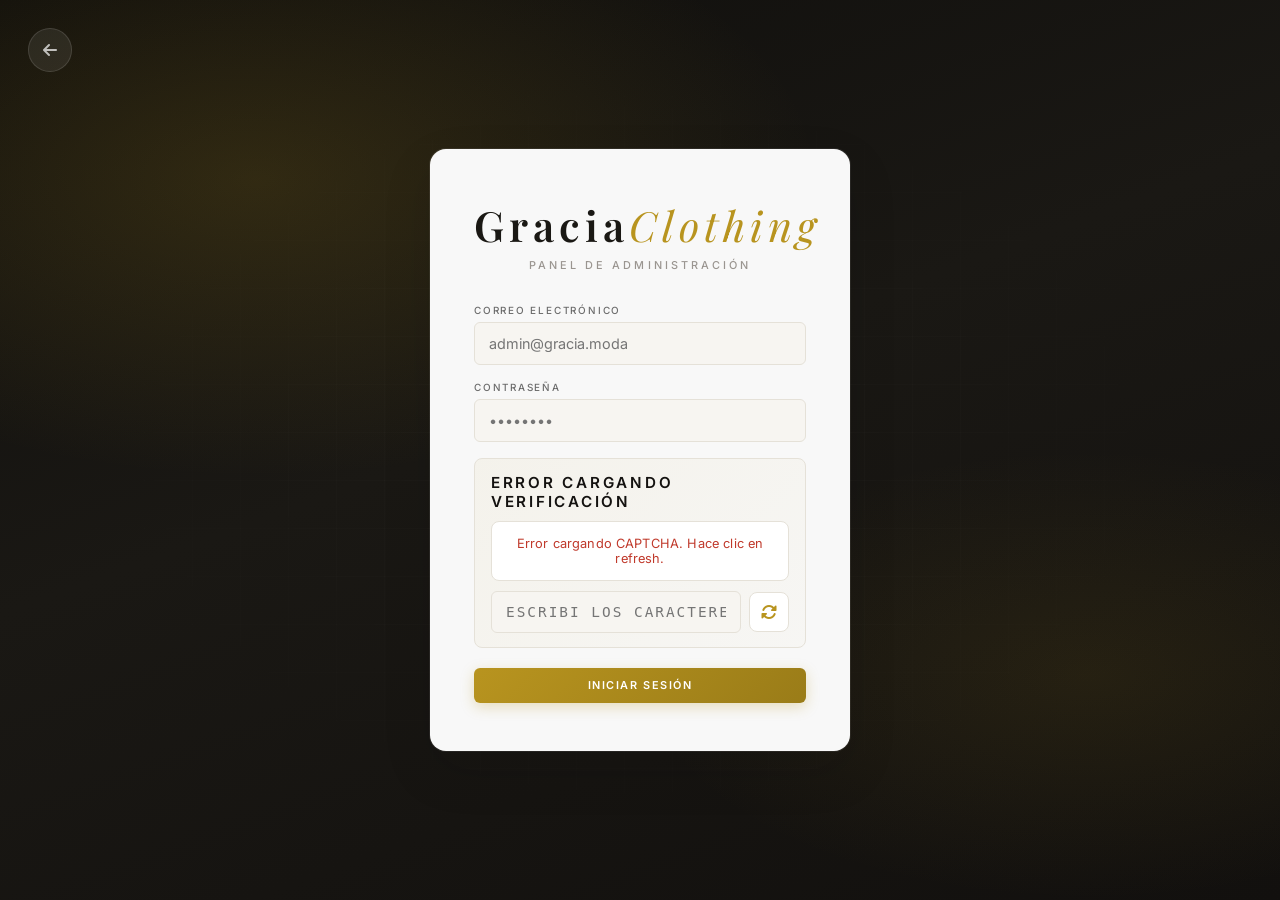
==== commit c9c454bc: "feat: visual SVG CAPTCHA for admin login - Backend generates distorted SVG image (random chars, rota" ====
--- a/frontend/admin/index.html
+++ b/frontend/admin/index.html
@@ -96,10 +96,13 @@
         <div id="recaptcha-widget"></div>
       </div>
       <div class="form-group" id="math-captcha-container">
-        <label id="captcha-label">Cargando verificación...</label>
+        <label id="captcha-label">Verificación</label>
+        <div id="captcha-image-wrap" style="text-align:center;margin-bottom:10px;background:#fff;border:1px solid var(--border);border-radius:8px;overflow:hidden;display:flex;justify-content:center;align-items:center;min-height:60px">
+          <span id="captcha-loading" style="font-size:.8rem;color:var(--text2)">Cargando...</span>
+        </div>
         <div class="captcha-row">
-          <input type="number" id="captcha-answer" placeholder="Tu respuesta" required>
-          <button type="button" class="btn-captcha-refresh" id="captcha-refresh" title="Nuevo problema"><i class="fas fa-sync-alt"></i></button>
+          <input type="text" id="captcha-answer" placeholder="Escribi los caracteres" required autocomplete="off" style="text-transform:uppercase;letter-spacing:2px;font-family:monospace">
+          <button type="button" class="btn-captcha-refresh" id="captcha-refresh" title="Nuevo captcha"><i class="fas fa-sync-alt"></i></button>
         </div>
         <input type="hidden" id="captcha-token" value="">
       </div>
@@ -303,8 +306,8 @@
       <div class="section-card">
         <div class="table-wrap">
           <table id="customers-table">
-            <thead><tr><th>ID</th><th>Nombre</th><th>Email</th><th>Teléfono</th><th>Pedidos</th><th>Total Gasto</th><th>Último Pedido</th><th>Estado</th><th>Acciones</th></tr></thead>
-            <tbody><tr><td colspan="9" class="muted">Cargando...</td></tr></tbody>
+            <thead><tr><th>ID</th><th>Nombre</th><th>Email</th><th>Teléfono</th><th>Pedidos</th><th>Total Gasto</th><th>Creado</th><th>Ultimo Login</th><th>IP</th><th>Estado</th><th>Acciones</th></tr></thead>
+            <tbody><tr><td colspan="11" class="muted">Cargando...</td></tr></tbody>
           </table>
         </div>
       </div>
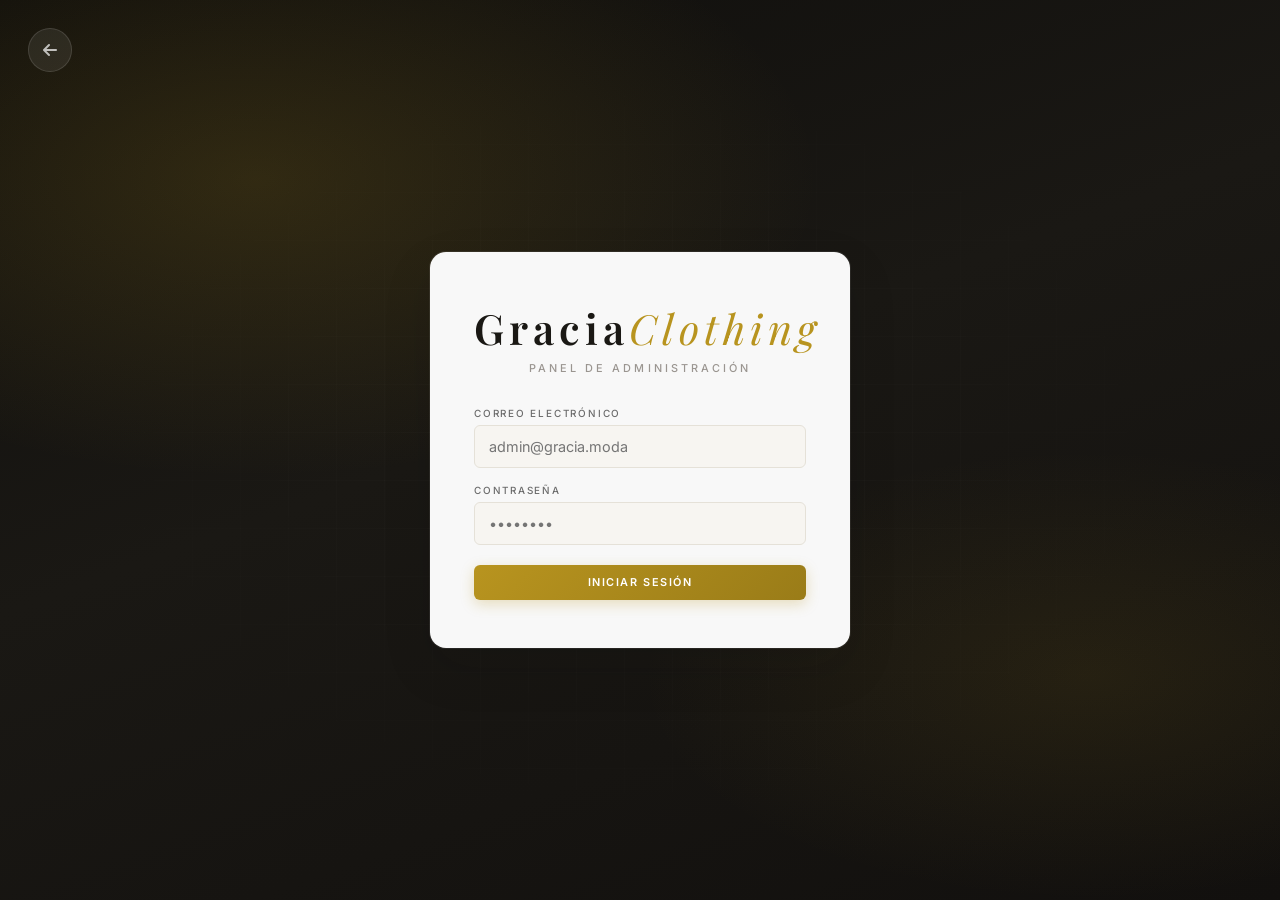
==== commit 43c9d654: "fix: remove CAPTCHA from login - Backend no longer enforces CAPTCHA for any login - Removed CAPTCHA " ====
--- a/frontend/admin/index.html
+++ b/frontend/admin/index.html
@@ -94,17 +94,6 @@
       </div>
       <div class="form-group" id="recaptcha-container" style="display:none">
         <div id="recaptcha-widget"></div>
-      </div>
-      <div class="form-group" id="math-captcha-container">
-        <label id="captcha-label">Verificación</label>
-        <div id="captcha-image-wrap" style="text-align:center;margin-bottom:10px;background:#fff;border:1px solid var(--border);border-radius:8px;overflow:hidden;display:flex;justify-content:center;align-items:center;min-height:60px">
-          <span id="captcha-loading" style="font-size:.8rem;color:var(--text2)">Cargando...</span>
-        </div>
-        <div class="captcha-row">
-          <input type="text" id="captcha-answer" placeholder="Escribi los caracteres" required autocomplete="off" style="text-transform:uppercase;letter-spacing:2px;font-family:monospace">
-          <button type="button" class="btn-captcha-refresh" id="captcha-refresh" title="Nuevo captcha"><i class="fas fa-sync-alt"></i></button>
-        </div>
-        <input type="hidden" id="captcha-token" value="">
       </div>
       <button type="submit" class="btn btn-gold">Iniciar Sesión</button>
     </form>
